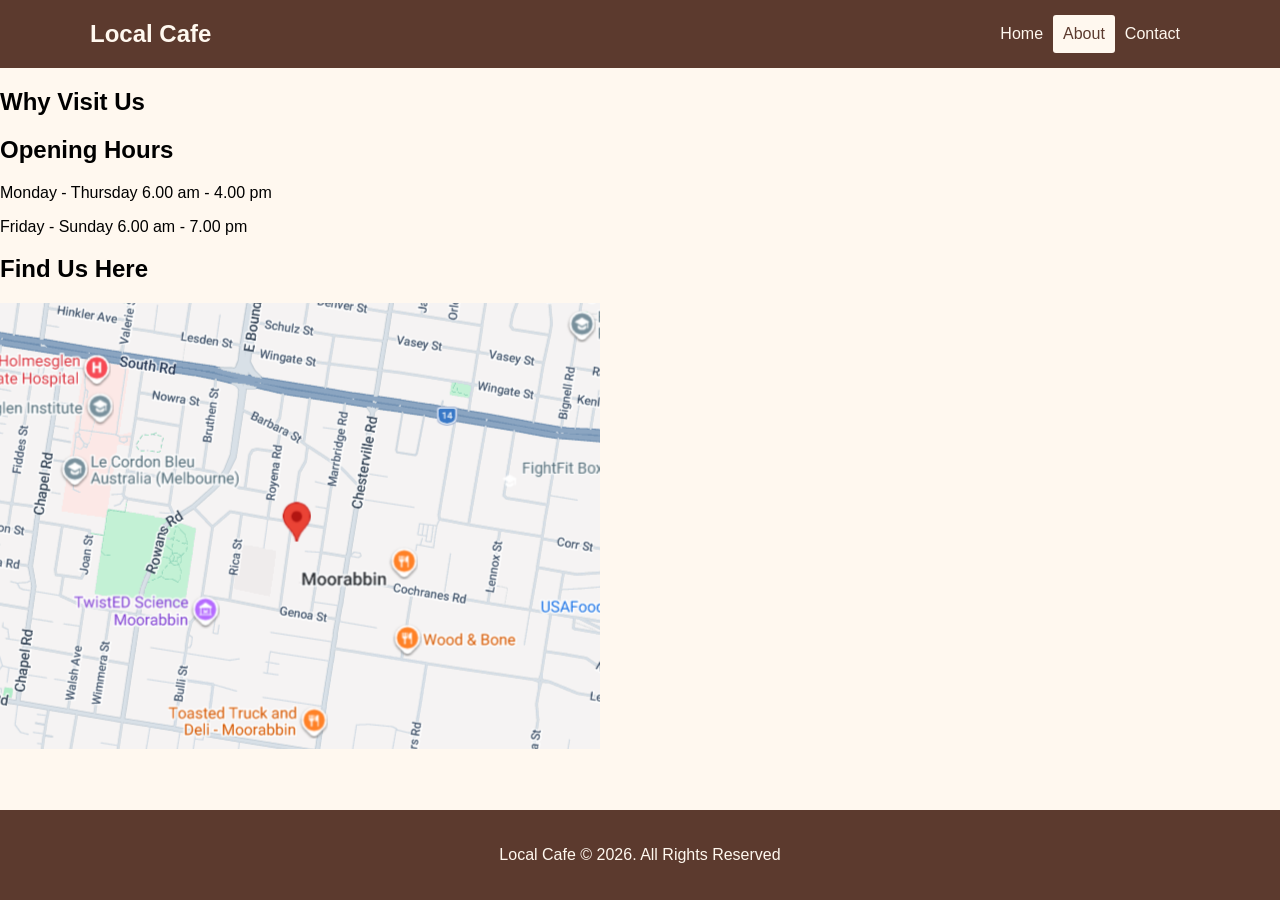
==== about.html @ a8c23d3f "compressed photos optimized the size of the photos and changed the text on the hero button" ====
<!doctype html>
<html lang="en">
  <head>
    <meta charset="UTF-8" />
    <meta name="viewport" content="width=device-width, initial-scale=1.0" />
    <title>Local Cafe - About</title>
    <link rel="stylesheet" href="./css/style.css" />
  </head>
  <body>
    <header>
      <div class="container hdx-flex">
        <h2>
          <a href="index.html" class="logo">Local Cafe</a>
        </h2>

        <nav>
          <ul class="nx-flex">
            <li><a href="index.html">Home</a></li>
            <li><a href="about.html" class="current">About</a></li>
            <li><a href="contact.html">Contact</a></li>
          </ul>
        </nav>
      </div>
    </header>
    <main>
      <section id="about">
        <h2>Why Visit Us</h2>
      </section>
      <section id="working-hours">
        <h2>Opening Hours</h2>
        <p>Monday - Thursday 6.00 am - 4.00 pm</p>
        <p>Friday - Sunday 6.00 am - 7.00 pm</p>
      </section>
      <section id="location-map">
        <h2>Find Us Here</h2>
        <img src="./images/location-map.png" alt="" />
      </section>
    </main>
    <footer class="text-center">
      <p>Local Cafe &copy; 2026. All Rights Reserved</p>
    </footer>
  </body>
</html>
---- css/style.css ----
:root {
  /* Colours */
  --primary-colour: #fff8ef;
  --complimentary-colour: #5c3a2e;
  --accent-colour: #3f513b;

  /* Font */
  --font-body: Arial, sans-serif;
  --font-size-base: 1rem;

  /* Spacing */
  --space-sm: 0.5rem;
  --space-md: 1rem;
  --space-lg: 2rem;

  /* Shape and layout */
  --radius: 0.5rem;
  --shadow: 0 2px 8px rgba(0, 0, 0, 0.322);
}

* {
  box-sizing: border-box;
}

body {
  margin: 0;
  font-family: var(--font-body);
  background-color: var(--primary-colour);

  display: flex;
  flex-direction: column;
  min-height: 100vh;
}

.container {
  max-width: 1100px;
  margin: 0 auto;
}

header {
  background-color: var(--complimentary-colour);
}

/* header h2 {
  margin: 0;
} */

header a {
  text-decoration: none;
  color: var(--primary-colour);
}

header ul {
  list-style-type: none;
  margin: 0;
  padding: 0;
}

header ul li a {
  display: block;
  border-radius: 3px;
  padding: 10px;
  &:hover,
  &.current {
    background-color: var(--primary-colour);
    color: var(--complimentary-colour);
  }
}

.nx-flex {
  display: flex;
  flex-direction: row;
}

main {
  flex-grow: 1;
}

footer {
  background-color: var(--complimentary-colour);
  color: var(--primary-colour);
  padding: 20px 0;
}

.text-center {
  text-align: center;
}

.hdx-flex {
  display: flex;
  flex-direction: row;
  justify-content: space-between;
  align-items: center;
}

.hrx-flex {
  display: flex;
  flex-direction: row;
  align-items: center;
  height: 100%;
}

/*Hero Styling*/
#hero {
  background: url('../images/hero.png') no-repeat center center/cover;
  height: 500px;
}

.hero-content {
  color: var(--primary-colour);
}

.hero-content h1 {
  margin-top: 0;
}
.btn {
  display: inline-block;
  text-decoration: none;
  background: var(--accent-colour);
  color: var(--primary-colour);
  border: none;
  padding: 13px 20px;
  font-size: 18px;
  font-weight: bold;
  cursor: pointer;
  border-radius: 10px;
}

.card-grid {
  display: grid;
  grid-template-columns: 1fr 1fr 1fr;
  gap: var(--space-md);

  width: 90%;
  max-width: var(--max-width);
  margin: 0 auto var(--space-lg);
}

.card {
  /* font-size: 1.5em; */
  padding: var(--space-md);
  /* background: var(--color-card); */
  border-radius: var(--radius);
  box-shadow: var(--shadow);
}

img {
  max-width: 100%;
  height: auto;
  display: block;
}
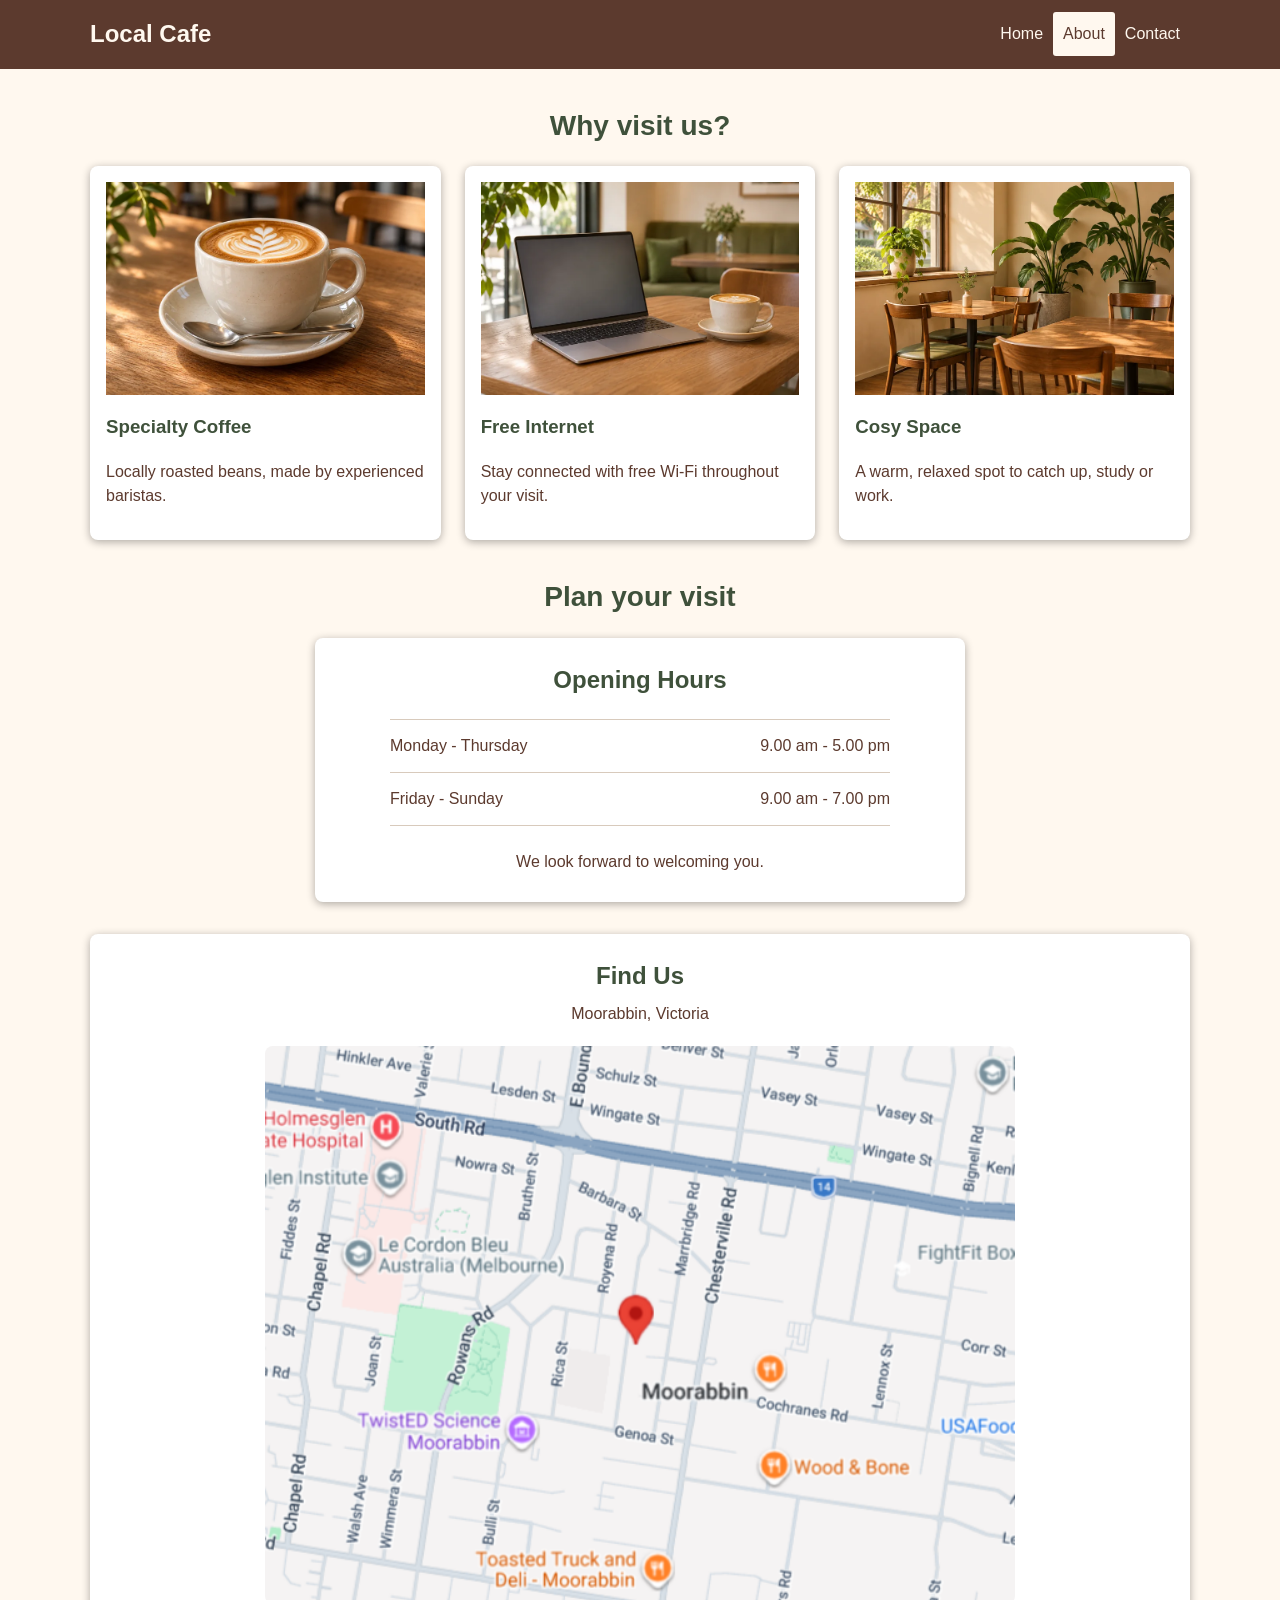
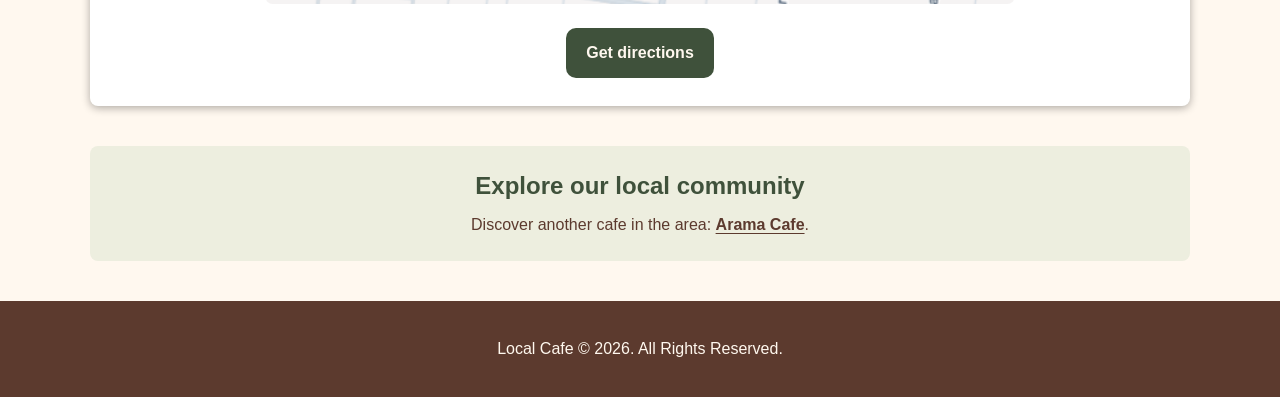
==== commit 19fdc8e2: "semi-final version of the website made major updates to index.html, about.html and contact.html" ====
--- a/about.html
+++ b/about.html
@@ -1,14 +1,22 @@
 <!doctype html>
-<html lang="en">
+<html lang="en-AU">
   <head>
     <meta charset="UTF-8" />
     <meta name="viewport" content="width=device-width, initial-scale=1.0" />
-    <title>Local Cafe - About</title>
+
+    <meta
+      name="description"
+      content="Discover Local Cafe in Moorabbin, with specialty coffee, free Wi-Fi, a cosy atmosphere, opening hours and location information."
+    />
+
+    <title>About | Local Cafe</title>
+
     <link rel="stylesheet" href="./css/style.css" />
   </head>
+
   <body>
     <header>
-      <div class="container hdx-flex">
+      <div class="site-container hdx-flex">
         <h2>
           <a href="index.html" class="logo">Local Cafe</a>
         </h2>
@@ -16,28 +24,99 @@
         <nav>
           <ul class="nx-flex">
             <li><a href="index.html">Home</a></li>
-            <li><a href="about.html" class="current">About</a></li>
+            <li>
+              <a href="about.html" class="current"> About </a>
+            </li>
             <li><a href="contact.html">Contact</a></li>
           </ul>
         </nav>
       </div>
     </header>
-    <main>
-      <section id="about">
-        <h2>Why Visit Us</h2>
-      </section>
-      <section id="working-hours">
-        <h2>Opening Hours</h2>
-        <p>Monday - Thursday 6.00 am - 4.00 pm</p>
-        <p>Friday - Sunday 6.00 am - 7.00 pm</p>
-      </section>
-      <section id="location-map">
-        <h2>Find Us Here</h2>
-        <img src="./images/location-map.png" alt="" />
-      </section>
+
+    <main class="about-page">
+      <div class="site-container">
+        <!-- Why visit us -->
+        <section class="about-section">
+          <h1 id="about-heading" class="about-section-title">Why visit us?</h1>
+
+          <div class="card-grid">
+            <div class="card">
+              <img src="./images/coffee.webp" alt="Freshly prepared coffee with latte art" />
+              <h3>Specialty Coffee</h3>
+              <p>Locally roasted beans, made by experienced baristas.</p>
+            </div>
+
+            <div class="card">
+              <img src="./images/free-wifi.webp" alt="Laptop and coffee on a cafe table" />
+              <h3>Free Internet</h3>
+              <p>Stay connected with free Wi-Fi throughout your visit.</p>
+            </div>
+
+            <div class="card">
+              <img
+                src="./images/cosy-atmosphere.webp"
+                alt="Cosy café seating with wooden tables and leafy plants"
+              />
+              <h3>Cosy Space</h3>
+              <p>A warm, relaxed spot to catch up, study or work.</p>
+            </div>
+          </div>
+        </section>
+
+        <!-- Opening hours and location -->
+        <section class="about-section">
+          <h2 id="visit-heading" class="about-section-title">Plan your visit</h2>
+
+          <div class="about-visit-stack">
+            <section class="about-panel about-hours-panel">
+              <h3 id="hours-heading">Opening Hours</h3>
+
+              <table class="about-hours-table">
+                <tbody>
+                  <tr>
+                    <th scope="row">Monday - Thursday</th>
+                    <td>9.00 am - 5.00 pm</td>
+                  </tr>
+
+                  <tr>
+                    <th scope="row">Friday - Sunday</th>
+                    <td>9.00 am - 7.00 pm</td>
+                  </tr>
+                </tbody>
+              </table>
+
+              <p class="about-welcome">We look forward to welcoming you.</p>
+            </section>
+
+            <section class="about-panel about-location-panel">
+              <h3 id="location-heading">Find Us</h3>
+              <p>Moorabbin, Victoria</p>
+
+              <img
+                class="about-map"
+                src="./images/location-map.png"
+                alt="Map showing the cafe location in Moorabbin"
+              />
+
+              <a class="btn" href="#"> Get directions </a>
+            </section>
+          </div>
+        </section>
+
+        <!-- Classmate's cafe link -->
+        <section class="about-community">
+          <h2 id="community-heading">Explore our local community</h2>
+
+          <p>
+            Discover another cafe in the area:
+            <a href="https://zoubim.github.io/WebDev/index.html">Arama Cafe</a>.
+          </p>
+        </section>
+      </div>
     </main>
+
     <footer class="text-center">
-      <p>Local Cafe &copy; 2026. All Rights Reserved</p>
+      <p>Local Cafe &copy; 2026. All Rights Reserved.</p>
     </footer>
   </body>
 </html>
--- a/css/style.css
+++ b/css/style.css
@@ -3,6 +3,7 @@
   --primary-colour: #fff8ef;
   --complimentary-colour: #5c3a2e;
   --accent-colour: #3f513b;
+  --button-hover: #2f3e2c;
 
   /* Font */
   --font-body: Arial, sans-serif;
@@ -25,14 +26,23 @@
 body {
   margin: 0;
   font-family: var(--font-body);
+  font-size: 1rem;
+  line-height: 1.5;
+  font-weight: 400;
   background-color: var(--primary-colour);
-
-  display: flex;
-  flex-direction: column;
+  color: var(--complimentary-colour);
+
+  /* display: flex;
+  flex-direction: column; */
   min-height: 100vh;
 }
 
-.container {
+main h1,
+main h2,
+main h3 {
+  color: var(--accent-colour);
+}
+.site-container {
   max-width: 1100px;
   margin: 0 auto;
 }
@@ -41,9 +51,12 @@
   background-color: var(--complimentary-colour);
 }
 
-/* header h2 {
-  margin: 0;
-} */
+header h2 {
+  margin: 20px 0;
+  font-size: 24px;
+  font-weight: bold;
+  line-height: 1.2;
+}
 
 header a {
   text-decoration: none;
@@ -65,21 +78,12 @@
     background-color: var(--primary-colour);
     color: var(--complimentary-colour);
   }
+  line-height: 1.5;
 }
 
 .nx-flex {
   display: flex;
   flex-direction: row;
-}
-
-main {
-  flex-grow: 1;
-}
-
-footer {
-  background-color: var(--complimentary-colour);
-  color: var(--primary-colour);
-  padding: 20px 0;
 }
 
 .text-center {
@@ -100,6 +104,16 @@
   height: 100%;
 }
 
+main {
+  flex-grow: 1;
+}
+
+footer {
+  background-color: var(--complimentary-colour);
+  color: var(--primary-colour);
+  padding: 20px 0;
+}
+
 /*Hero Styling*/
 #hero {
   background: url('../images/hero.png') no-repeat center center/cover;
@@ -112,6 +126,7 @@
 
 .hero-content h1 {
   margin-top: 0;
+  color: var(--primary-colour);
 }
 .btn {
   display: inline-block;
@@ -120,18 +135,22 @@
   color: var(--primary-colour);
   border: none;
   padding: 13px 20px;
-  font-size: 18px;
+  font-size: 1rem;
   font-weight: bold;
   cursor: pointer;
   border-radius: 10px;
 }
 
+.btn:hover {
+  background-color: var(--button-hover);
+}
+
 .card-grid {
   display: grid;
   grid-template-columns: 1fr 1fr 1fr;
-  gap: var(--space-md);
-
-  width: 90%;
+  gap: 24px;
+
+  /* width: 90%; */
   max-width: var(--max-width);
   margin: 0 auto var(--space-lg);
 }
@@ -142,10 +161,291 @@
   /* background: var(--color-card); */
   border-radius: var(--radius);
   box-shadow: var(--shadow);
-}
-
-img {
-  max-width: 100%;
+  background-color: white;
+}
+
+.card img {
+  width: 100%;
   height: auto;
   display: block;
 }
+
+.site-container {
+  max-width: 1100px;
+  margin: 0 auto;
+}
+
+.text-center {
+  text-align: center;
+}
+
+/* ======================================================================================================================================= */
+
+/* About page */
+.about-page {
+  padding: 40px 0;
+}
+
+.about-page .about-section {
+  margin-bottom: 40px;
+}
+
+.about-page .about-section-title {
+  margin: 0 0 24px;
+  text-align: center;
+  font-size: 1.75rem;
+  font-weight: 700;
+  line-height: 1.2;
+}
+
+/* Three feature cards */
+.about-page .about-features {
+  display: grid;
+  grid-template-columns: repeat(3, minmax(0, 1fr));
+  gap: 24px;
+}
+
+.about-page .about-feature {
+  padding: 14px;
+  background-color: #fff;
+  border-radius: var(--radius);
+  box-shadow: var(--shadow);
+}
+
+.about-page .about-feature img {
+  display: block;
+  width: 100%;
+  height: auto;
+  aspect-ratio: 3 / 2;
+  object-fit: cover;
+  border-radius: 4px;
+}
+
+.about-page .about-feature-copy {
+  padding: 16px 8px 8px;
+}
+
+.about-page .about-feature-copy h2 {
+  margin: 0 0 10px;
+  font-size: 1.1rem;
+  font-weight: 700;
+  line-height: 1.3;
+}
+
+.about-page .about-feature-copy p {
+  margin: 0;
+}
+
+/* Stack the visit panels vertically */
+.about-page .about-visit-stack {
+  display: flex;
+  flex-direction: column;
+  gap: 32px;
+}
+
+.about-page .about-panel {
+  padding: 28px;
+  background-color: #fff;
+  border-radius: var(--radius);
+  box-shadow: var(--shadow);
+}
+
+.about-page .about-panel h3 {
+  margin: 0;
+  font-size: 1.5rem;
+  font-weight: 700;
+  line-height: 1.2;
+  text-align: center;
+}
+
+/* Compact, centred opening-hours panel */
+.about-page .about-hours-panel {
+  width: 100%;
+  max-width: 650px;
+  margin: 0 auto;
+}
+
+.about-page .about-hours-table {
+  width: 100%;
+  max-width: 500px;
+  margin: 24px auto 0;
+  border-collapse: collapse;
+}
+
+.about-page .about-hours-table th,
+.about-page .about-hours-table td {
+  padding: 14px 0;
+  border-top: 1px solid #d8cabc;
+  /* vertical-align: top; */
+}
+
+.about-page .about-hours-table th {
+  padding-right: 16px;
+  text-align: left;
+  font-weight: 400;
+}
+
+.about-page .about-hours-table td {
+  text-align: right;
+}
+
+.about-page .about-hours-table tr:last-child th,
+.about-page .about-hours-table tr:last-child td {
+  border-bottom: 1px solid #d8cabc;
+}
+
+.about-page .about-welcome {
+  margin: 24px 0 0;
+  text-align: center;
+}
+
+/* Location panel */
+.about-page .about-location-panel {
+  text-align: center;
+}
+
+.about-page .about-location-panel p {
+  margin: 12px 0 20px;
+}
+
+/* Preserve the map image without stretching or cropping */
+.about-page .about-map {
+  display: block;
+  width: 100%;
+  max-width: 750px;
+  height: auto;
+  margin: 0 auto 24px;
+  border-radius: var(--radius);
+}
+
+/* Community link */
+.about-page .about-community {
+  padding: 24px;
+  background-color: #edeedf;
+  border-radius: var(--radius);
+  text-align: center;
+}
+
+.about-page .about-community h2 {
+  margin: 0 0 12px;
+  font-size: 1.5rem;
+  line-height: 1.3;
+}
+
+.about-page .about-community p {
+  margin: 0;
+}
+
+.about-page .about-community a {
+  color: var(--complimentary-colour);
+  font-weight: 700;
+  text-underline-offset: 3px;
+}
+
+/* ======================================================================================= */
+
+/* Centred contact content */
+.contact-section {
+  max-width: 650px;
+  padding: 40px 0;
+}
+
+.contact-section h1 {
+  margin: 0 0 12px;
+  text-align: center;
+  font-size: 2rem;
+  line-height: 1.2;
+}
+
+.contact-intro {
+  margin: 0 0 28px;
+  text-align: center;
+}
+
+/* Contact details and form panels */
+.contact-details,
+.contact-form-panel {
+  padding: 28px;
+  background-color: #fff;
+  border-radius: var(--radius);
+  box-shadow: var(--shadow);
+}
+
+.contact-details {
+  margin-bottom: 24px;
+  text-align: center;
+}
+
+.contact-section h2 {
+  margin: 0 0 24px;
+  font-size: 1.5rem;
+  line-height: 1.2;
+}
+
+/* add 20px between contact details (phone & email) without adding extra space above phone */
+.contact-detail + .contact-detail {
+  margin-top: 20px;
+}
+
+.contact-detail h3 {
+  margin: 0 0 6px;
+  font-size: 1rem;
+}
+
+.contact-detail a {
+  color: var(--complimentary-colour);
+  overflow-wrap: anywhere;
+  text-underline-offset: 3px;
+}
+
+/* Form layout */
+.enquiry-form {
+  display: grid;
+  gap: 20px;
+  margin-bottom: 20px;
+}
+
+.enquiry-form label {
+  display: block;
+  margin-bottom: 8px;
+  font-weight: bold;
+}
+
+.enquiry-form input,
+.enquiry-form textarea {
+  display: block;
+  width: 100%;
+  padding: 12px;
+  border: 1px solid var(--complimentary-colour);
+  border-radius: 5px;
+  background-color: var(--primary-colour);
+  color: var(--complimentary-colour);
+}
+
+.contact-detail p {
+  margin: 0;
+}
+
+/* =========================================================================================================== */
+
+/* Smaller screens */
+
+@media (max-width: 768px) {
+  header {
+    padding: 20px;
+  }
+  .hdx-flex,
+  .nx-flex {
+    display: flex;
+    flex-direction: column;
+    text-align: center;
+  }
+
+  /* header nav {
+    width: 100%;
+  } */
+
+  .card-grid {
+    grid-template-columns: 1fr;
+  }
+}
